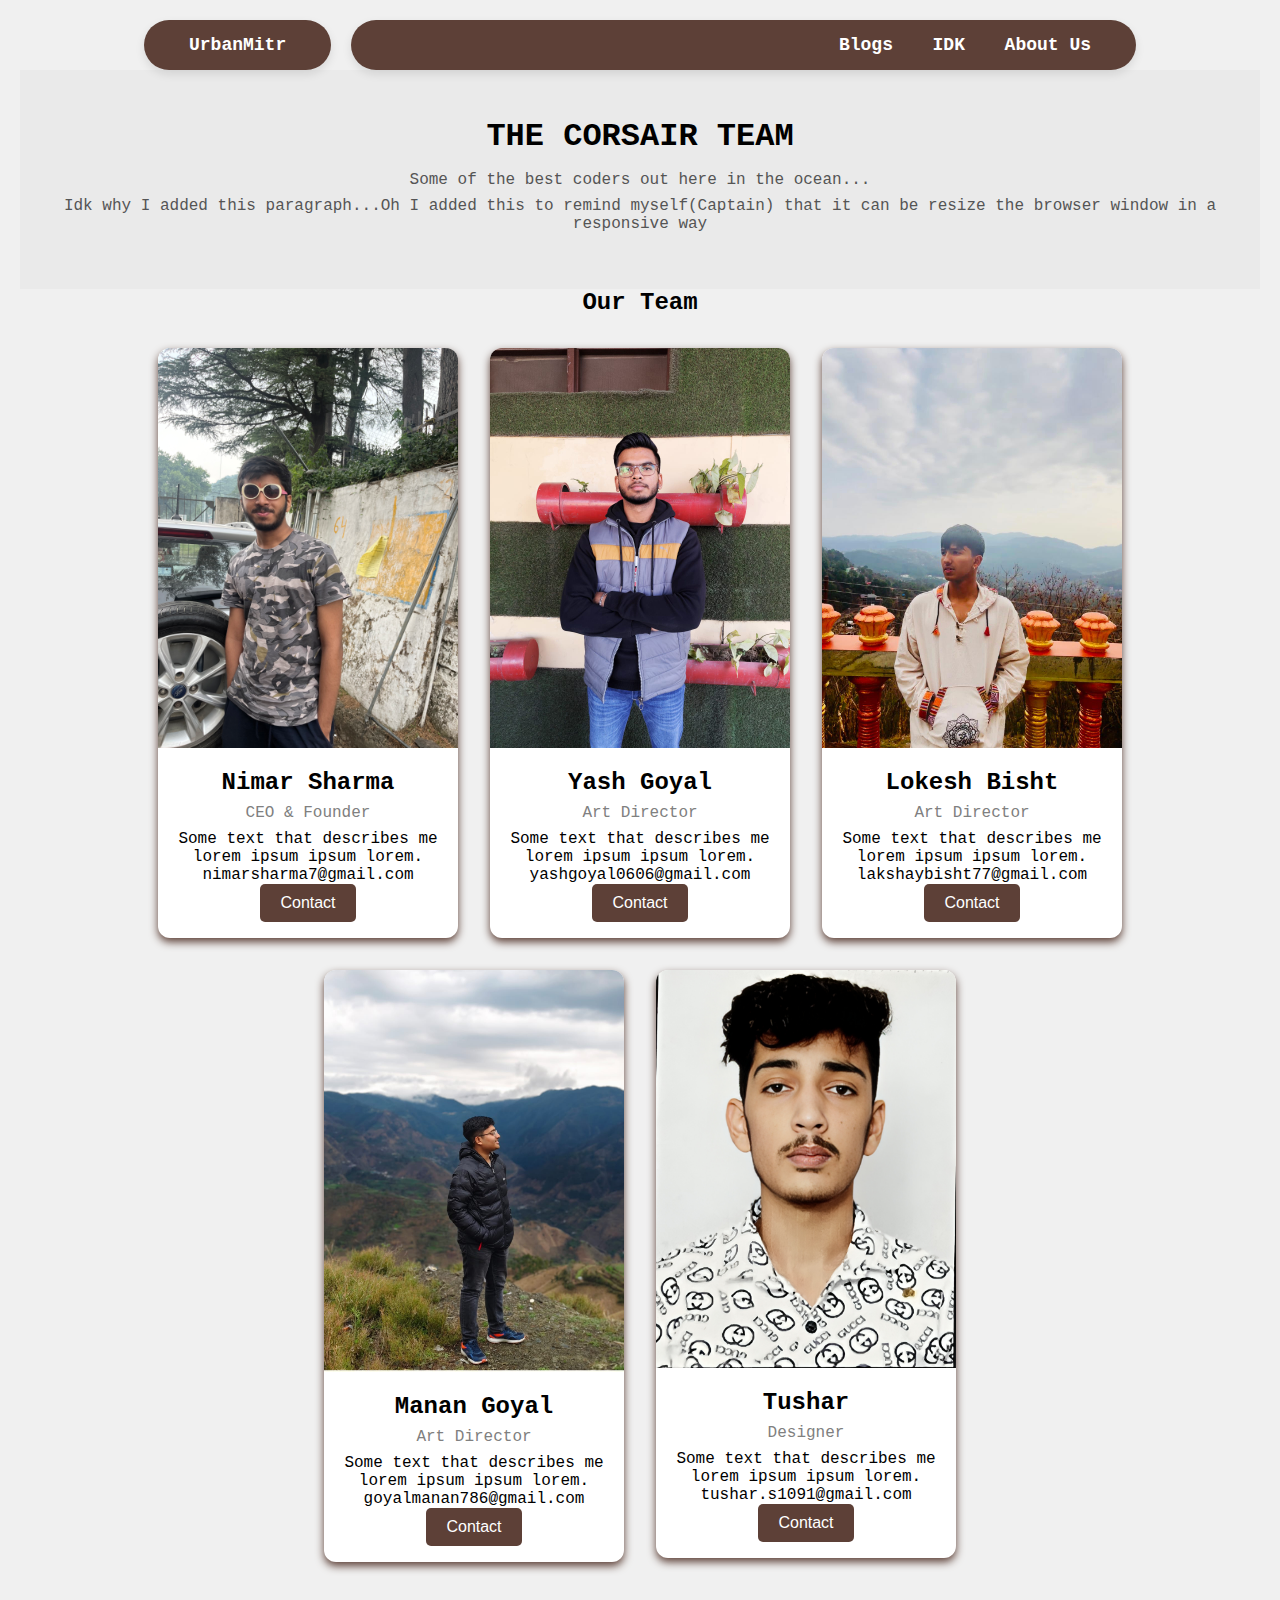
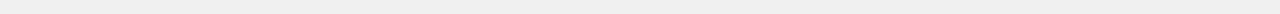
==== About_US.html @ 2dcabf79 "Edited About Us Page" ====
<!DOCTYPE html>
<html>
<link rel="stylesheet" href="About_Us.css">

<head>
  <title>About Us</title>
  <style>
    /* Add font change here */
    body {
      font-family: 'Courier New', monospace;
    }
  </style>
</head>
<body>
  <!-- Navigation bar starts -->
  <div class="nav-container">
    <!-- Home Navbar -->
    <nav class="navbar home-navbar">
      <ul>
        <li><a href="UrbanMitr.html">UrbanMitr</a></li>
      </ul>
    </nav>

    <!-- Other Links Navbar -->
    <nav class="navbar other-navbar">
      <ul>
        <li><a href="blogs.html">Blogs</a></li>
        <li><a href="idk.html">IDK</a></li>
        <li><a href="About_US.html">About Us</a></li>
      </ul>
    </nav>
  </div>
  <!-- navigation bar closed -->
  <div class="about-section">
  <h1>THE CORSAIR TEAM</h1>
  <p>Some of the best coders out here in the ocean...</p>
  <p>Idk why I added this paragraph...Oh I added this to remind myself(Captain) that it can be resize the browser window in a responsive way</p>
</div>
  <h2 style="text-align:center">Our Team</h2>
<div class="row">
  <div class="column">
    <div class="card">
      <img src="CR_Assets/Nimariiiii.jpeg" alt="Nimar" style="width:100%">
      <div class="container">
        <h2>Nimar Sharma</h2>
        <p class="title">CEO & Founder</p>
        <p>Some text that describes me lorem ipsum ipsum lorem.</p>
        <p>nimarsharma7@gmail.com</p>
        <p><a href="mailto:nimarsharma7@gmail.com" class="button-link">Contact</a></p>
      </div>
    </div>
  </div>

  <div class="column">
    <div class="card">
      <img src="CR_Assets/yash.jpg" alt="Yash" style="width:100%">
      <div class="container">
        <h2>Yash Goyal</h2>
        <p class="title">Art Director</p>
        <p>Some text that describes me lorem ipsum ipsum lorem.</p>
        <p>yashgoyal0606@gmail.com</p>
        <p><a href="mailto:yashgoyal0606@gmail.com" class="button-link">Contact</a></p>
      </div>
    </div>
  </div>

  <div class="column">
    <div class="card">
      <img src="CR_Assets/lokey.jpg" alt="Lokesh" style="width:100%">
      <div class="container">
        <h2>Lokesh Bisht</h2>
        <p class="title">Art Director</p>
        <p>Some text that describes me lorem ipsum ipsum lorem.</p>
        <p>lakshaybisht77@gmail.com</p>
        <p><a href="mailto:lakshaybisht77@gmail.com" class="button-link">Contact</a></p>
      </div>
    </div>
  </div>

  <div class="column">
    <div class="card">
      <img src="CR_Assets/manan.jpg" alt="Manan" style="width:100%">
      <div class="container">
        <h2>Manan Goyal</h2>
        <p class="title">Art Director</p>
        <p>Some text that describes me lorem ipsum ipsum lorem.</p>
        <p>goyalmanan786@gmail.com</p>
        <p><a href="mailto:goyalmanan786@gmail.com" class="button-link">Contact</a></p>
      </div>
    </div>
  </div>

  <div class="column">
    <div class="card">
      <img src="CR_Assets/tushar.png" alt="Tushar" style="width:100%">
      <div class="container">
        <h2>Tushar</h2>
        <p class="title">Designer</p>
        <p>Some text that describes me lorem ipsum ipsum lorem.</p>
        <p>tushar.s1091@gmail.com</p>
        <p><a href="mailto:tushar.s1091@gmail.com" class="button-link">Contact</a></p>
      </div>
    </div>
  </div>
</div>
</body>
</html>
---- About_Us.css ----
/* Base Styles */
body {
    font-family: 'Courier New', monospace;
    margin: 0;
    padding: 0;
    box-sizing: border-box;
    background-color: #f0f0f0;
  }
  /* Nav bar css starts */
  /* Basic reset for padding and margin */
* {
  margin: 0;
  padding: 0;
  box-sizing: border-box;
}

body {
  font-family: Arial, sans-serif;
  background-color: #f0f0f0;
  padding: 20px;
}

/* Flex container for the two navbars */
.nav-container {
  display: flex;
  justify-content: space-between;
  align-items: center;
  width: 80%; /* Adjust width as needed */
  max-width: 1000px;
  margin: 0 auto;
}

/* General Navbar Styling */
.navbar {
  background-color: #5D4037;
  padding: 15px 30px;
  border-radius: 30px; /* Smooth curves */
  box-shadow: 0 4px 10px rgba(0, 0, 0, 0.1);
}

/* Styling for the Home Navbar */
.home-navbar {
  flex: 0 1 auto; /* Small navbar on the left */
  margin-right: 20px;
}

/* Styling for the Other Links Navbar */
.other-navbar {
  flex: 1; /* Navbar for other links, takes the remaining space */
  text-align: right;
}

.navbar ul {
  list-style-type: none;
}

.navbar ul li {
  display: inline-block;
  margin: 0 15px;
}

.navbar ul li a {
  text-decoration: none;
  color: white;
  font-weight: bold;
  font-size: 18px;
  transition: color 0.3s ease;
}

.navbar ul li a:hover {
  color: #ffcc00;
}
/* Nav bar css closed */
  
  /* Navigation Bar
  .nav-container {
    display: flex;
    justify-content: space-between;
    align-items: center;
    background-color:#5D4037;
    padding: 0.5rem 2rem;
    flex-wrap: wrap;
  }
  
  .navbar {
    display: flex;
  }
  
  .navbar ul {
    list-style: none;
    margin: 0;
    padding: 0;
    display: flex;
  }
  
  .navbar li {
    margin: 0 1rem;
  }
  
  .navbar a {
    color: white;
    text-decoration: none;
    font-weight: bold;
    transition: color 0.3s;
  }
  
  .navbar a:hover {
    color: #ffcc00;
  } */
  
  /* About Section */
  .about-section {
    padding: 3rem 2rem;
    text-align: center;
    background-color: #eaeaea;
  }
  
  .about-section h1 {
    margin-bottom: 1rem;
  }
  
  .about-section p {
    margin-bottom: 0.5rem;
    color: #555;
  }
  
  /* Team Section */
  .row {
    display: flex;
    justify-content: center;
    flex-wrap: wrap;
    gap: 2rem;
    padding: 2rem;
  }
  
  .column {
    flex: 1 1 300px;
    max-width: 300px;
  }
  
  .card {
    background-color: white;
    border-radius: 12px;
    overflow: hidden;
    box-shadow: 0 4px 8px #5D4037;
    text-align: center;
    transition: transform 0.3s ease;
  }
  
  .card:hover {
    transform: scale(1.03);
  }
  
  .card img {
    width: 100%;
    height: auto;
  }
  
  .container {
    padding: 1rem;
  }
  
  .title {
    color: gray;
    font-size: 1rem;
    margin: 0.5rem 0;
  }
  
  .button-link {
    display: inline-block;
    padding: 10px 20px;
    background-color: #5D4037; /* Blue background */
    color: white;
    text-decoration: none;
    border-radius: 5px;
    font-family: Arial, sans-serif;
    font-size: 16px;
  }
  
  .button-link:hover {
    background-color: #ffcc00;
  }
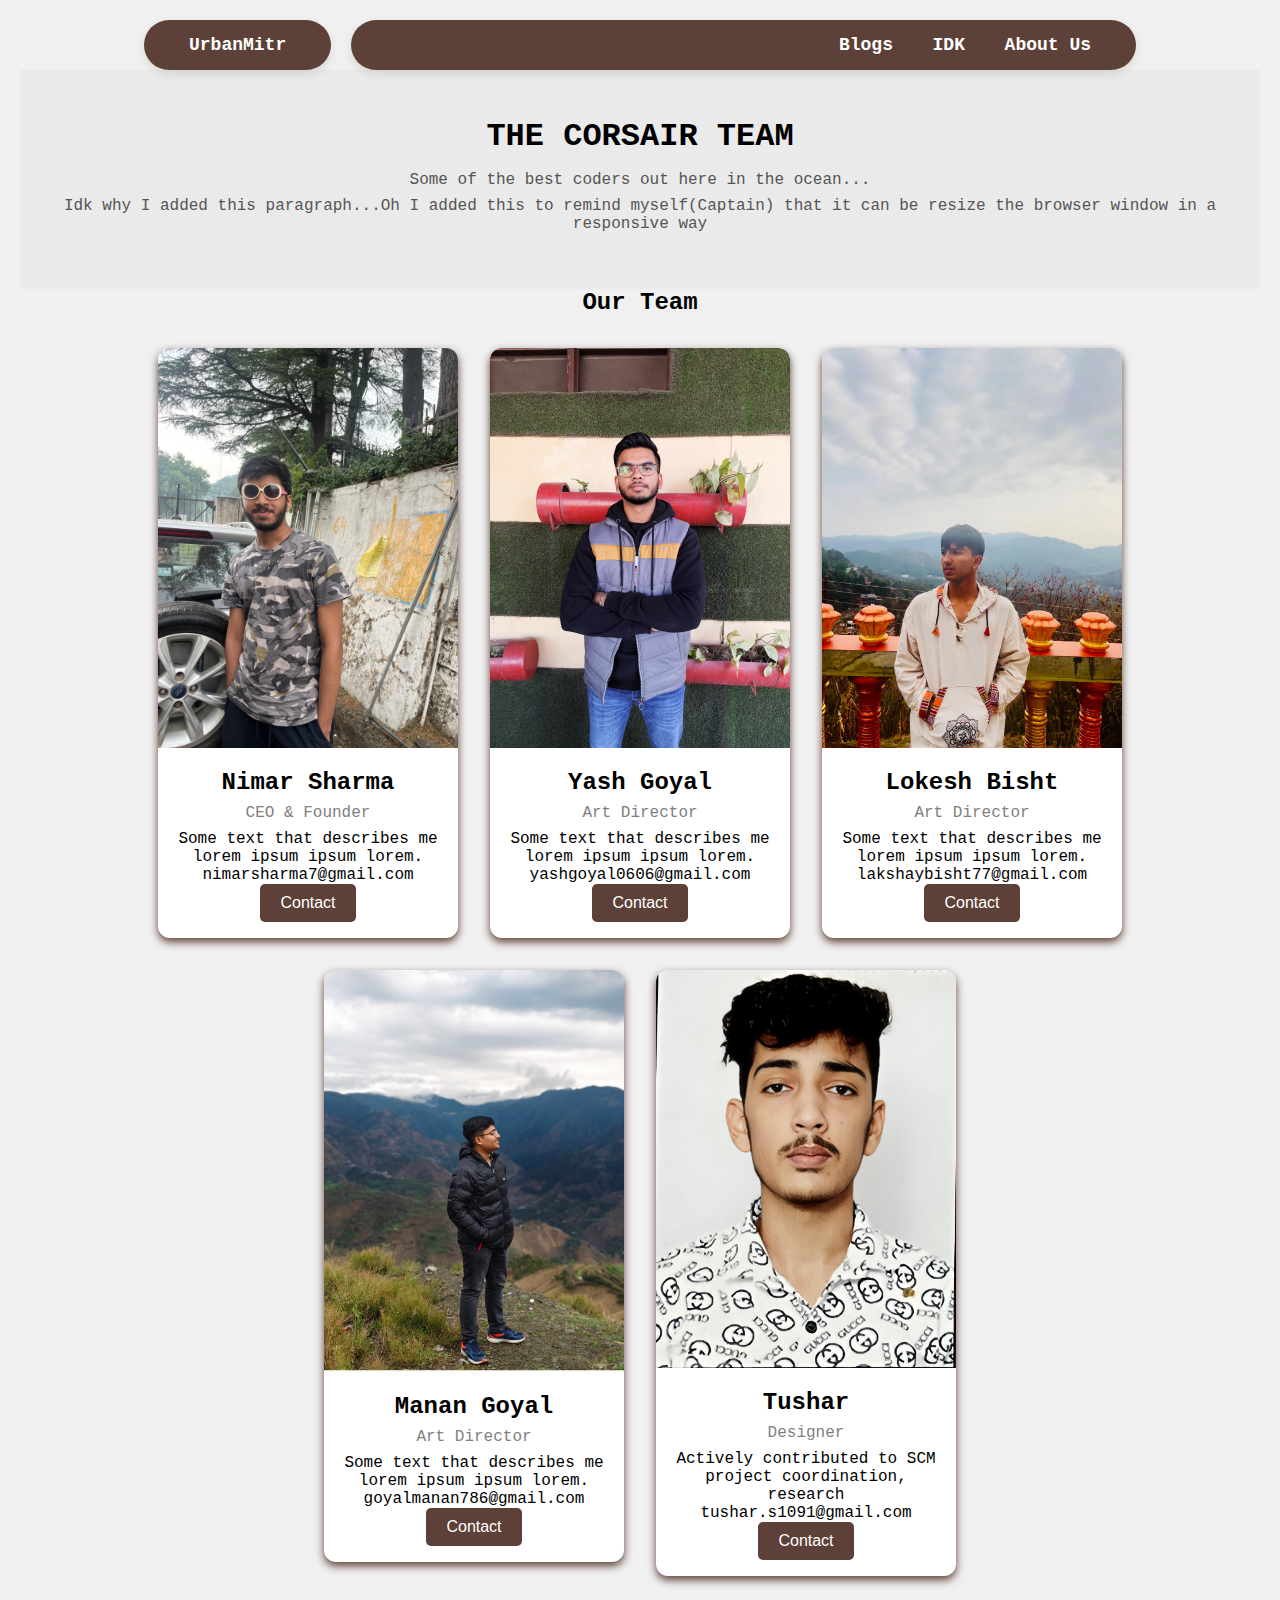
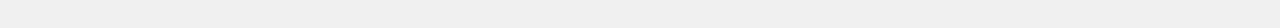
==== commit 70836e59: "Update About_US.html" ====
--- a/About_US.html
+++ b/About_US.html
@@ -96,7 +96,7 @@
       <div class="container">
         <h2>Tushar</h2>
         <p class="title">Designer</p>
-        <p>Some text that describes me lorem ipsum ipsum lorem.</p>
+        <p>Actively contributed to SCM project coordination, research</p>
         <p>tushar.s1091@gmail.com</p>
         <p><a href="mailto:tushar.s1091@gmail.com" class="button-link">Contact</a></p>
       </div>
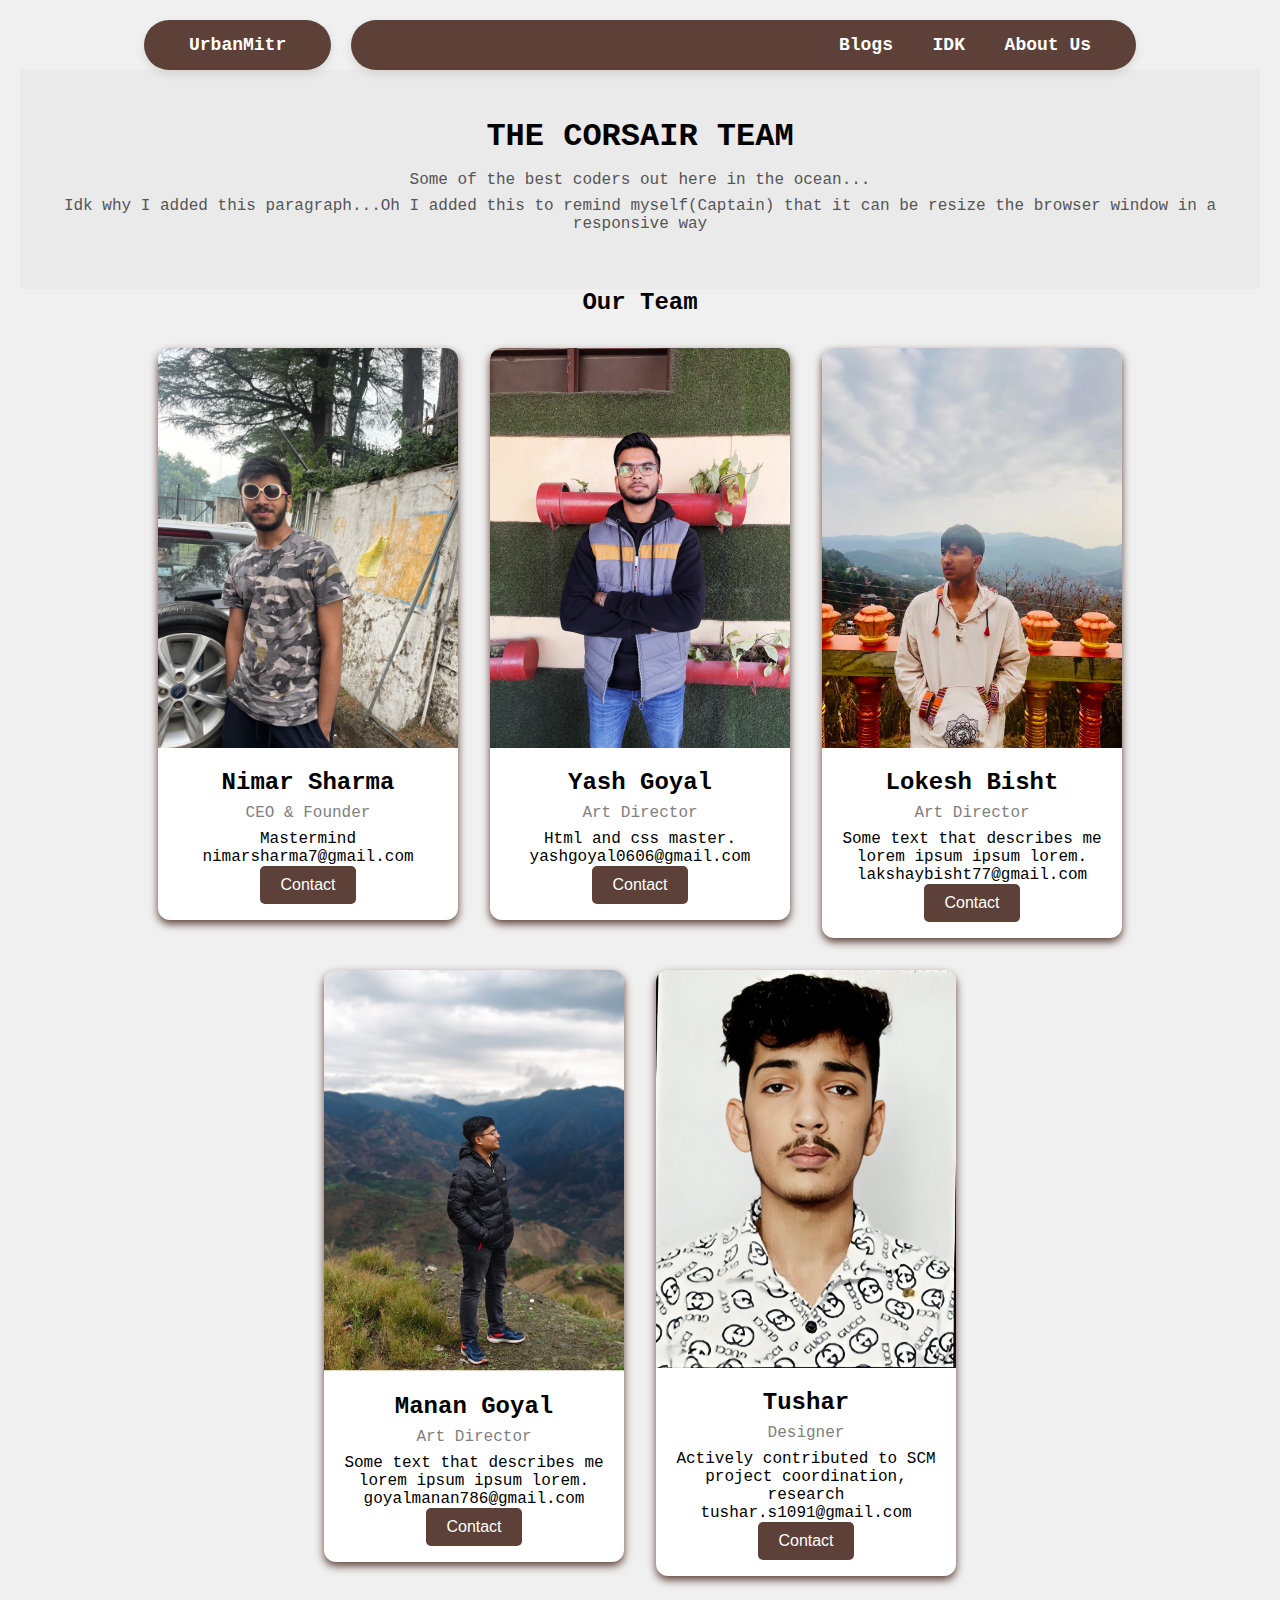
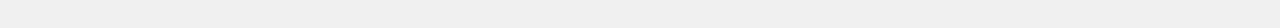
==== commit 322a8857: "Update About_US.html" ====
--- a/About_US.html
+++ b/About_US.html
@@ -44,7 +44,7 @@
       <div class="container">
         <h2>Nimar Sharma</h2>
         <p class="title">CEO & Founder</p>
-        <p>Some text that describes me lorem ipsum ipsum lorem.</p>
+        <p>Mastermind</p>
         <p>nimarsharma7@gmail.com</p>
         <p><a href="mailto:nimarsharma7@gmail.com" class="button-link">Contact</a></p>
       </div>
@@ -57,7 +57,7 @@
       <div class="container">
         <h2>Yash Goyal</h2>
         <p class="title">Art Director</p>
-        <p>Some text that describes me lorem ipsum ipsum lorem.</p>
+        <p>Html and css master.</p>
         <p>yashgoyal0606@gmail.com</p>
         <p><a href="mailto:yashgoyal0606@gmail.com" class="button-link">Contact</a></p>
       </div>
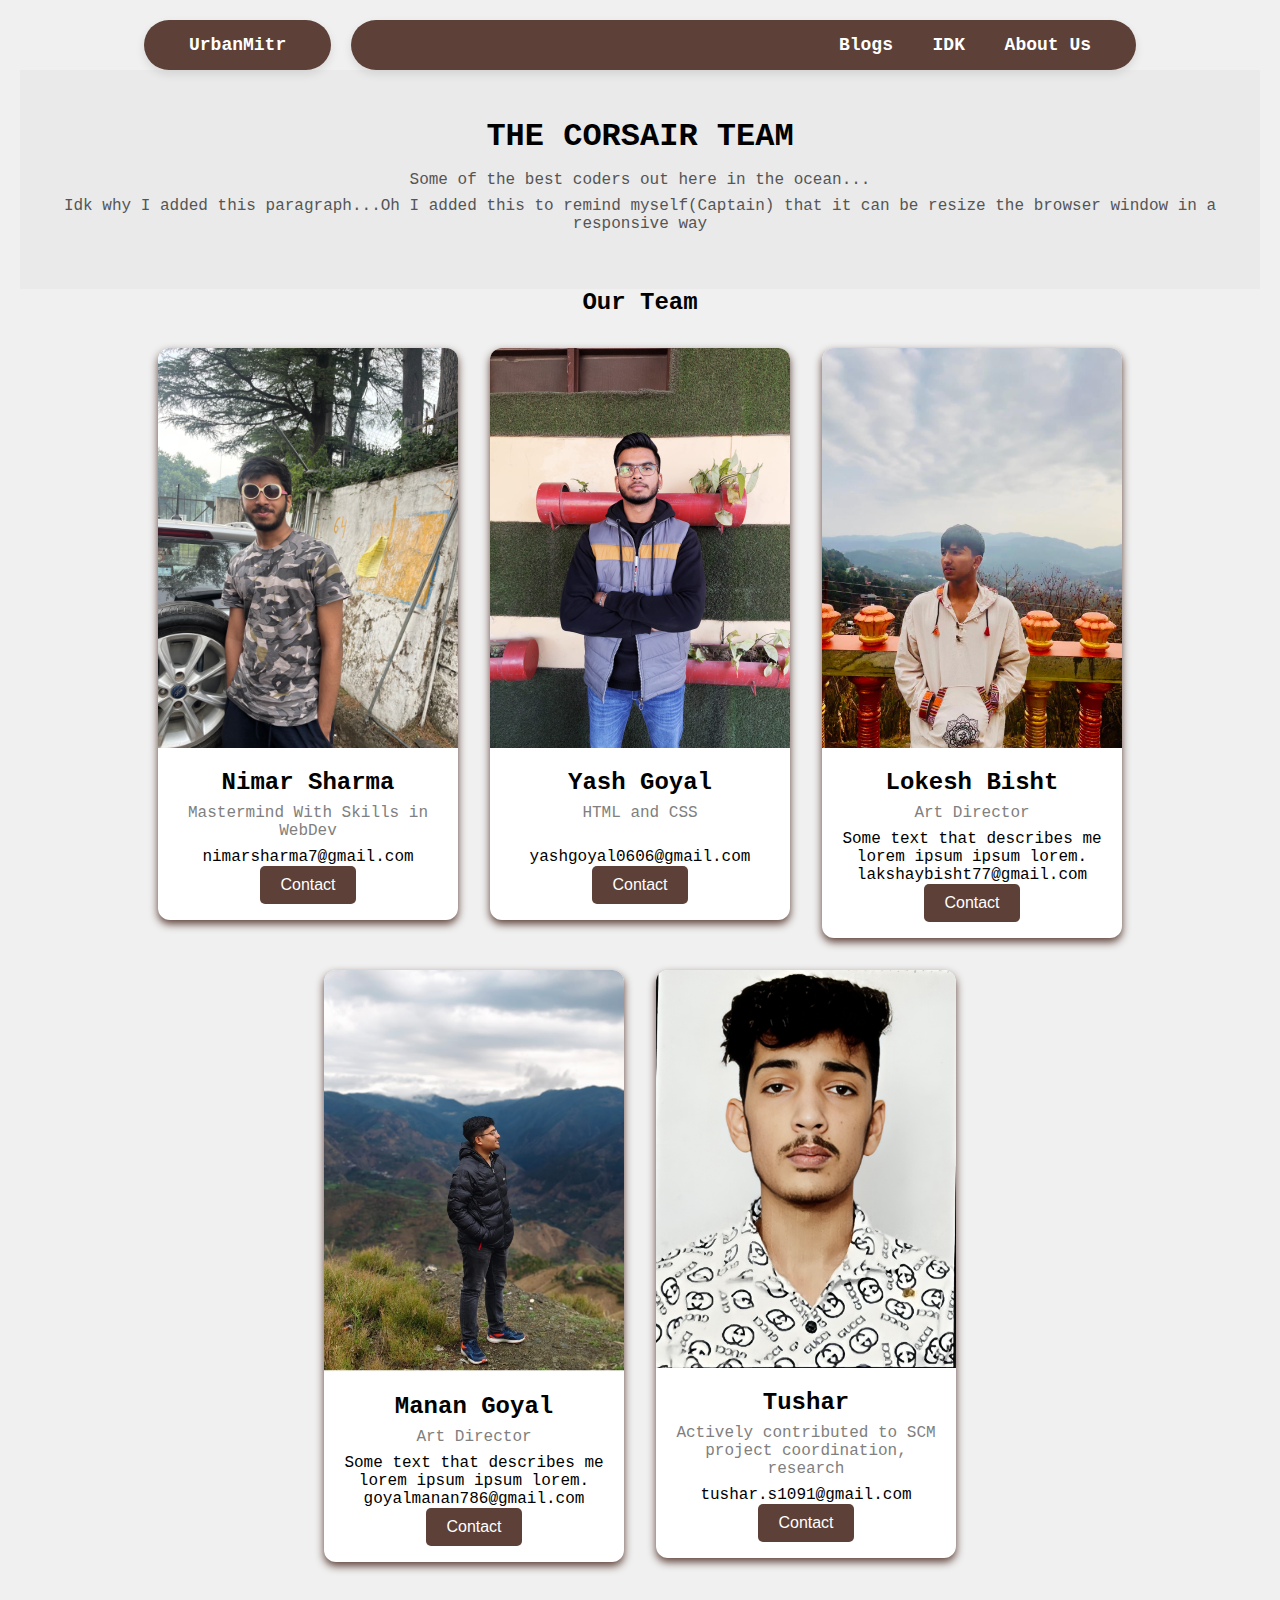
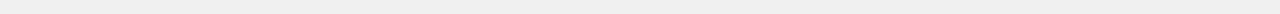
==== commit 8126aa47: "Update About_US.html" ====
--- a/About_US.html
+++ b/About_US.html
@@ -43,8 +43,8 @@
       <img src="CR_Assets/Nimariiiii.jpeg" alt="Nimar" style="width:100%">
       <div class="container">
         <h2>Nimar Sharma</h2>
-        <p class="title">CEO & Founder</p>
-        <p>Mastermind</p>
+        <p class="title">Mastermind With Skills in WebDev</p>
+        <!-- <p>Mastermind</p> -->
         <p>nimarsharma7@gmail.com</p>
         <p><a href="mailto:nimarsharma7@gmail.com" class="button-link">Contact</a></p>
       </div>
@@ -56,8 +56,9 @@
       <img src="CR_Assets/yash.jpg" alt="Yash" style="width:100%">
       <div class="container">
         <h2>Yash Goyal</h2>
-        <p class="title">Art Director</p>
-        <p>Html and css master.</p>
+        <p class="title">HTML and CSS</p>
+        <!-- <p>Html and css master.</p> -->
+         <br />
         <p>yashgoyal0606@gmail.com</p>
         <p><a href="mailto:yashgoyal0606@gmail.com" class="button-link">Contact</a></p>
       </div>
@@ -95,8 +96,8 @@
       <img src="CR_Assets/tushar.png" alt="Tushar" style="width:100%">
       <div class="container">
         <h2>Tushar</h2>
-        <p class="title">Designer</p>
-        <p>Actively contributed to SCM project coordination, research</p>
+        <p class="title">Actively contributed to SCM project coordination, research</p>
+        <!-- <p>Actively contributed to SCM project coordination, research</p> -->
         <p>tushar.s1091@gmail.com</p>
         <p><a href="mailto:tushar.s1091@gmail.com" class="button-link">Contact</a></p>
       </div>
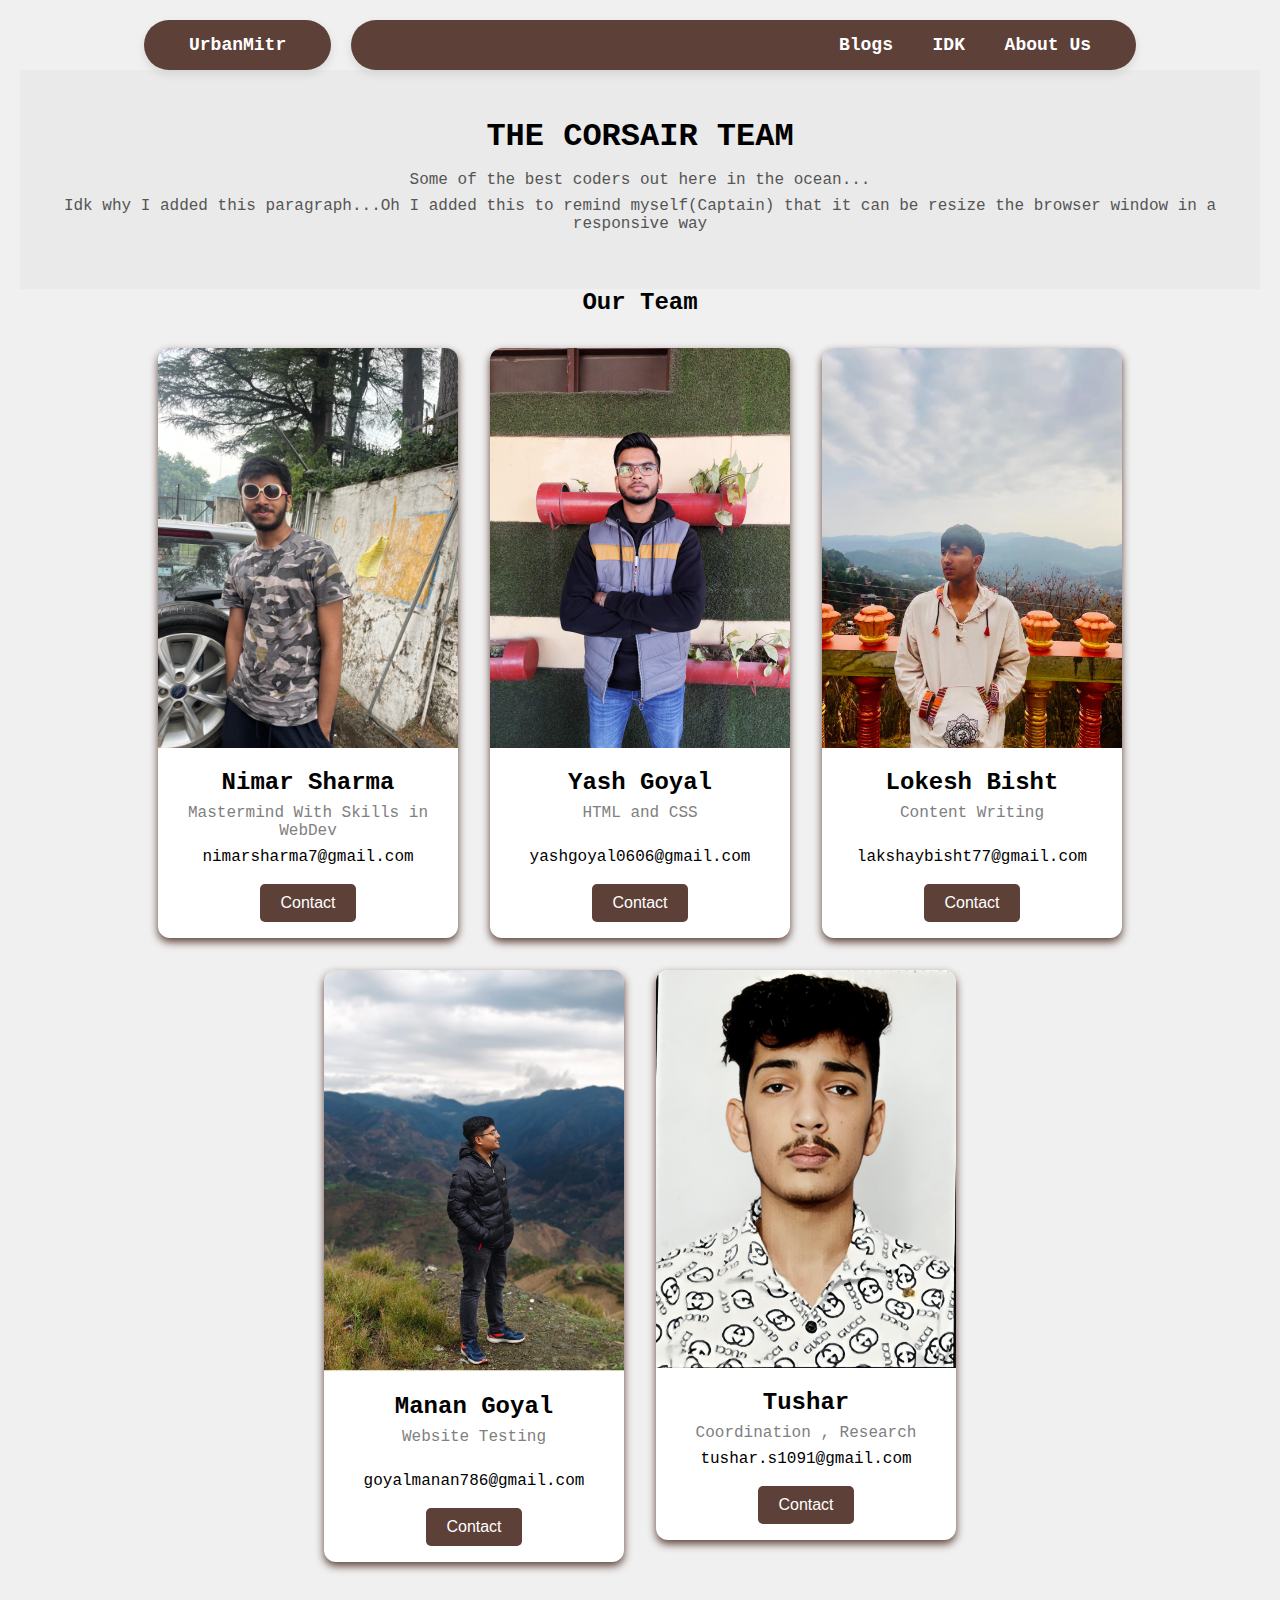
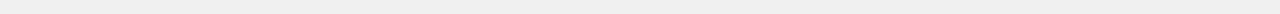
==== commit def7fe40: "Update About_US.html" ====
--- a/About_US.html
+++ b/About_US.html
@@ -1,9 +1,9 @@
 <!DOCTYPE html>
 <html>
 <link rel="stylesheet" href="About_Us.css">
-
+<link rel="icon" type="image/png" href="CR_Assets/UrbanMitr_logo.jpg" />
 <head>
-  <title>About Us</title>
+  <title>UrbanMitr | About Us</title>
   <style>
     /* Add font change here */
     body {
@@ -45,7 +45,7 @@
         <h2>Nimar Sharma</h2>
         <p class="title">Mastermind With Skills in WebDev</p>
         <!-- <p>Mastermind</p> -->
-        <p>nimarsharma7@gmail.com</p>
+        <p>nimarsharma7@gmail.com</p><br/>
         <p><a href="mailto:nimarsharma7@gmail.com" class="button-link">Contact</a></p>
       </div>
     </div>
@@ -59,7 +59,7 @@
         <p class="title">HTML and CSS</p>
         <!-- <p>Html and css master.</p> -->
          <br />
-        <p>yashgoyal0606@gmail.com</p>
+        <p>yashgoyal0606@gmail.com</p><br/>
         <p><a href="mailto:yashgoyal0606@gmail.com" class="button-link">Contact</a></p>
       </div>
     </div>
@@ -70,9 +70,10 @@
       <img src="CR_Assets/lokey.jpg" alt="Lokesh" style="width:100%">
       <div class="container">
         <h2>Lokesh Bisht</h2>
-        <p class="title">Art Director</p>
-        <p>Some text that describes me lorem ipsum ipsum lorem.</p>
-        <p>lakshaybisht77@gmail.com</p>
+        <p class="title">Content Writing</p>
+        <!-- <p>Some text that describes me lorem ipsum ipsum lorem.</p> -->
+         <br />
+        <p>lakshaybisht77@gmail.com</p><br/>
         <p><a href="mailto:lakshaybisht77@gmail.com" class="button-link">Contact</a></p>
       </div>
     </div>
@@ -83,9 +84,10 @@
       <img src="CR_Assets/manan.jpg" alt="Manan" style="width:100%">
       <div class="container">
         <h2>Manan Goyal</h2>
-        <p class="title">Art Director</p>
-        <p>Some text that describes me lorem ipsum ipsum lorem.</p>
-        <p>goyalmanan786@gmail.com</p>
+        <p class="title">Website Testing</p>
+        <!-- <p>Some text that describes me lorem ipsum ipsum lorem.</p> -->
+         <br/>
+        <p>goyalmanan786@gmail.com</p><br/>
         <p><a href="mailto:goyalmanan786@gmail.com" class="button-link">Contact</a></p>
       </div>
     </div>
@@ -96,9 +98,9 @@
       <img src="CR_Assets/tushar.png" alt="Tushar" style="width:100%">
       <div class="container">
         <h2>Tushar</h2>
-        <p class="title">Actively contributed to SCM project coordination, research</p>
+        <p class="title">Coordination , Research</p>
         <!-- <p>Actively contributed to SCM project coordination, research</p> -->
-        <p>tushar.s1091@gmail.com</p>
+        <p>tushar.s1091@gmail.com</p><br/>
         <p><a href="mailto:tushar.s1091@gmail.com" class="button-link">Contact</a></p>
       </div>
     </div>
--- a/About_Us.css
+++ b/About_Us.css
@@ -1,3 +1,9 @@
+.icon {
+  width: 50px;  /* Set the width and height */
+  height: 50px;
+  border-radius: 50%; /* Make it circular */
+  overflow: hidden;
+}
 /* Base Styles */
 body {
     font-family: 'Courier New', monospace;
@@ -179,5 +185,4 @@
   
   .button-link:hover {
     background-color: #ffcc00;
-  }
-  
+  }